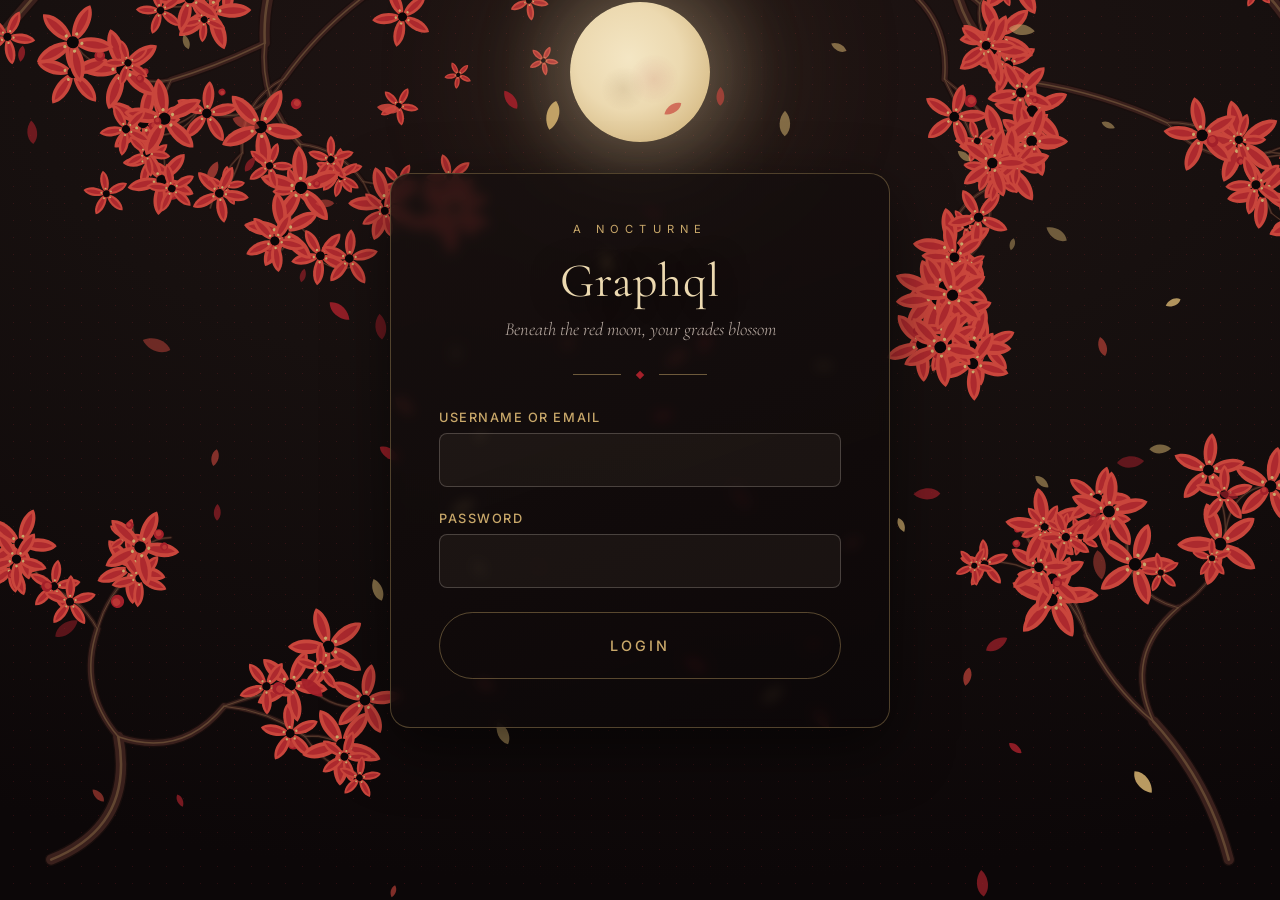
==== static/index.html @ 19a96278 "done" ====
<!doctype html>
<html lang="en">
<head>
  <meta charset="UTF-8" />
  <meta name="viewport" content="width=device-width, initial-scale=1.0" />
  <title>Reboot Profile - Night Blossoms</title>
  <link rel="preconnect" href="https://fonts.googleapis.com">
  <link rel="stylesheet" href="https://fonts.googleapis.com/css2?family=Cormorant+Garamond:wght@300;400;500;600&family=Inter:wght@400;500;600&display=swap">
  <link rel="stylesheet" href="./style.css" />
</head>
<body>
  <!-- Falling petals, drifting above everything -->
  <canvas id="petal-canvas"></canvas>

  <!-- LOGIN VIEW -->
  <section id="login-view" class="login-container">
    <!-- Elegant blossom tree background -->
    <svg class="blossom-tree-svg" data-width="1000" data-height="800"></svg>

    <!-- Moon -->
    <div class="moon-glow"></div>

    <div class="login-card">
      <p class="login-eyebrow">A Nocturne</p>
      <h1>Graphql</h1>
      <p class="login-subtitle">Beneath the red moon, your grades blossom</p>
      <div class="login-divider">
        <span class="line"></span>
        <span class="dot"></span>
        <span class="line"></span>
      </div>
      <form id="login-form">
        <div class="form-group">
          <label for="identifier">Username or Email</label>
          <input id="identifier" type="text" required />
        </div>

        <div class="form-group">
          <label for="password">Password</label>
          <input id="password" type="password" required />
        </div>

        <button type="submit" class="btn-login">Login</button>
      </form>
      <p id="login-error" class="error-message"></p>
    </div>
  </section>

  <!-- PROFILE VIEW -->
  <div id="profile-view" class="profile-container" style="display:none;">
    <!-- LEFT SIDEBAR -->
    <aside class="sidebar">
      <p class="sidebar-brand">Graphql</p>
      <p class="sidebar-eyebrow">Night Blossoms</p>
      <nav class="nav-menu">
        <button class="nav-item active" data-section="basic-section">
          <span class="nav-label">Profile</span>
        </button>
        <button class="nav-item" data-section="xp-section">
          <span class="nav-label">XP Amount</span>
        </button>
        <button class="nav-item" data-section="progress-section">
          <span class="nav-label">Grades</span>
        </button>
      </nav>
      <button id="logout-button" class="logout-btn">Logout</button>
    </aside>

    <!-- MAIN CONTENT -->
    <main class="main-content">
      <header class="profile-header">
        <p class="eyebrow">A Nocturne</p>
        <h1 id="welcome-title">My Profile</h1>
      </header>

      <!-- SECTION 1: PROFILE -->
      <section id="basic-section" class="content-section">
        <h2>Profile</h2>
        <div class="basic-grid">
          <div class="info-card">
            <ul id="basic-id" class="info-list"></ul>
          </div>
          <div class="info-card">
            <ul id="basic-audit" class="info-list"></ul>
          </div>
        </div>
      </section>

      <!-- SECTION 2: XP Amount -->
      <section id="xp-section" class="content-section">
        <h2>XP Amount</h2>
        <div class="stats-grid section-pair-grid">
          <div class="info-card">
            <ul id="xp-info" class="info-list"></ul>
          </div>
          <div class="graph-container">
            <h3>XP by Project</h3>
            <svg id="xp-by-project-graph" viewBox="0 0 900 400"></svg>
          </div>
        </div>
      </section>

      <!-- SECTION 3: GRADES -->
      <section id="progress-section" class="content-section">
        <h2>Grades</h2>
        <div class="progress-filter">
          <label for="progress-event-select">Change the event:</label>
          <select id="progress-event-select"></select>
        </div>
        <div class="stats-grid section-pair-grid">
          <div class="info-card">
            <ul id="progress-info" class="info-list"></ul>
          </div>
          <div class="graph-container">
            <h3>Solved / To Solve</h3>
            <svg id="pass-fail-ratio-graph" viewBox="0 0 420 320"></svg>
          </div>
        </div>
      </section>
    </main>
  </div>

  <!-- scripts -->
  <script src="../js/blossom-tree.js"></script>
  <script src="../js/petal-canvas.js"></script>
  <script src="../js/config.js"></script>
  <script src="../js/query.js"></script>
  <script src="../js/graphs.js"></script>
  <script src="../js/app.js"></script>
  <script src="../js/sidebar.js"></script>
</body>
</html>
---- static/style.css ----
:root {
  /* Night Blossoms palette */
  --night: #17100f;
  --night-deep: #0c0708;
  --crimson: #a3202a;
  --ember: #c9463c;
  --gold: #c9a86a;
  --moon: #ecd9b0;
  --mist: #d8c9bf;

  --font-serif: 'Cormorant Garamond', Georgia, 'Times New Roman', serif;
  --font-sans: 'Inter', 'Segoe UI', Tahoma, Geneva, Verdana, sans-serif;

  /* Spacing */
  --spacing-xs: 0.5rem;
  --spacing-sm: 1rem;
  --spacing-md: 1.5rem;
  --spacing-lg: 2rem;
  --spacing-xl: 3rem;

  --transition: 0.35s ease;
}

* {
  margin: 0;
  padding: 0;
  box-sizing: border-box;
}

html {
  scroll-behavior: smooth;
}

body {
  font-family: var(--font-sans);
  background:
    radial-gradient(120% 90% at 50% 8%, #201413 0%, #17100f 40%, #0c0708 100%);
  color: var(--mist);
  min-height: 100vh;
  overflow-x: hidden;
  position: relative;
}

/* Gold/crimson stipple texture, echoing a woodblock ground */
body::before {
  content: '';
  position: fixed;
  inset: 0;
  z-index: 0;
  pointer-events: none;
  opacity: 0.5;
  mix-blend-mode: screen;
  background-image:
    radial-gradient(rgba(201, 168, 106, 0.55) 0.5px, transparent 0.5px),
    radial-gradient(rgba(163, 32, 42, 0.4) 0.5px, transparent 0.5px);
  background-size: 10px 10px, 17px 17px;
  background-position: 0 0, 5px 8px;
}

/* Falling petal canvas, sits above the texture, below all content chrome */
#petal-canvas {
  position: fixed;
  inset: 0;
  z-index: 5;
  pointer-events: none;
  width: 100%;
  height: 100%;
}

::selection {
  background: rgba(201, 70, 60, 0.35);
  color: var(--moon);
}

a {
  color: var(--gold);
}

/* ===== SHARED DECORATIVE MOON ===== */
.moon-glow {
  position: absolute;
  left: 50%;
  top: 8%;
  transform: translate(-50%, -50%);
  z-index: 1;
  width: 140px;
  height: 140px;
  border-radius: 50%;
  pointer-events: none;
  background: radial-gradient(circle at 42% 40%, #f4e6c4 0%, #ecd9b0 45%, #d8bd88 78%, #c9a86a 100%);
  box-shadow:
    0 0 70px 24px rgba(236, 217, 176, 0.28),
    0 0 160px 60px rgba(201, 168, 106, 0.14);
}

.moon-glow::after {
  content: '';
  position: absolute;
  inset: 0;
  border-radius: 50%;
  opacity: 0.3;
  background-image:
    radial-gradient(circle at 60% 55%, rgba(163, 32, 42, 0.35), transparent 22%),
    radial-gradient(circle at 38% 62%, rgba(120, 80, 40, 0.4), transparent 18%);
}

/* ===== LOGIN VIEW ===== */
.login-container {
  min-height: 100vh;
  display: flex;
  align-items: center;
  justify-content: center;
  padding: var(--spacing-lg);
  position: relative;
  overflow: hidden;
}

.login-eyebrow {
  position: relative;
  z-index: 10;
  text-align: center;
  font-size: 0.7rem;
  text-transform: uppercase;
  letter-spacing: 0.55em;
  color: var(--gold);
  margin-bottom: var(--spacing-sm);
}

.login-card {
  background: linear-gradient(160deg, rgba(23, 16, 15, 0.82) 0%, rgba(12, 7, 8, 0.9) 100%);
  backdrop-filter: blur(6px);
  border-radius: 20px;
  padding: var(--spacing-xl);
  max-width: 500px;
  width: 100%;
  box-shadow: 0 20px 60px rgba(0, 0, 0, 0.55);
  position: relative;
  z-index: 10;
  border: 1px solid rgba(201, 168, 106, 0.35);
}

.login-card h1 {
  font-size: 3rem;
  font-weight: 400;
  color: var(--moon);
  margin-bottom: var(--spacing-xs);
  text-align: center;
  font-family: var(--font-serif);
  letter-spacing: 0.02em;
  text-shadow: 0 2px 30px rgba(12, 7, 8, 0.9);
}

.login-subtitle {
  text-align: center;
  color: var(--mist);
  opacity: 0.85;
  margin-bottom: var(--spacing-lg);
  font-size: 1.15rem;
  font-family: var(--font-serif);
  font-style: italic;
  font-weight: 300;
}

.login-divider {
  display: flex;
  align-items: center;
  justify-content: center;
  gap: var(--spacing-sm);
  margin: 0 0 var(--spacing-lg);
}

.login-divider span.line {
  height: 1px;
  width: 48px;
  background: rgba(201, 168, 106, 0.5);
}

.login-divider span.dot {
  width: 6px;
  height: 6px;
  transform: rotate(45deg);
  background: var(--crimson);
}

.form-group {
  margin-bottom: var(--spacing-md);
}

.form-group label {
  display: block;
  margin-bottom: var(--spacing-xs);
  color: var(--gold);
  font-weight: 500;
  font-size: 0.8rem;
  text-transform: uppercase;
  letter-spacing: 0.12em;
}

.form-group input {
  width: 100%;
  padding: var(--spacing-sm);
  background: rgba(236, 217, 176, 0.05);
  border: 1px solid rgba(216, 201, 191, 0.25);
  border-radius: 8px;
  font-size: 1rem;
  font-family: var(--font-sans);
  color: var(--mist);
  transition: var(--transition);
}

.form-group input::placeholder {
  color: rgba(216, 201, 191, 0.4);
}

.form-group input:focus {
  outline: none;
  border-color: var(--gold);
  background: rgba(236, 217, 176, 0.08);
  box-shadow: 0 0 0 3px rgba(201, 168, 106, 0.15);
}

.btn-login {
  width: 100%;
  padding: var(--spacing-md);
  background: transparent;
  color: var(--gold);
  border: 1px solid rgba(201, 168, 106, 0.4);
  border-radius: 999px;
  font-size: 0.9rem;
  font-weight: 500;
  cursor: pointer;
  transition: var(--transition);
  text-transform: uppercase;
  letter-spacing: 0.2em;
  font-family: var(--font-sans);
}

.btn-login:hover {
  border-color: var(--gold);
  background: rgba(201, 168, 106, 0.1);
}

.error-message {
  color: var(--ember);
  margin: var(--spacing-md) auto 0;
  padding: 0.45rem 0.7rem;
  background: rgba(163, 32, 42, 0.12);
  border: 1px solid rgba(163, 32, 42, 0.3);
  border-radius: 8px;
  text-align: center;
  font-size: 0.9rem;
}

.error-message:empty {
  display: none;
}

/* Blossom tree SVG styling */
.blossom-tree-svg {
  position: absolute;
  top: 0;
  left: 0;
  width: 100%;
  height: 100%;
  pointer-events: none;
  z-index: 0;
}

/* ===== PROFILE LAYOUT ===== */
.profile-container {
  display: grid;
  grid-template-columns: 260px 1fr;
  min-height: 100vh;
  gap: 0;
  position: relative;
  z-index: 10;
}

/* SIDEBAR */
.sidebar {
  background: linear-gradient(180deg, rgba(23, 16, 15, 0.9) 0%, rgba(12, 7, 8, 0.95) 100%);
  padding: var(--spacing-lg) var(--spacing-md);
  position: sticky;
  top: 0;
  max-height: 100vh;
  overflow-y: auto;
  border-right: 1px solid rgba(201, 168, 106, 0.25);
  display: flex;
  flex-direction: column;
  backdrop-filter: blur(6px);
}

.sidebar-brand {
  font-family: var(--font-serif);
  font-size: 1.5rem;
  color: var(--moon);
  text-align: center;
  margin-bottom: var(--spacing-xs);
  letter-spacing: 0.03em;
}

.sidebar-eyebrow {
  text-align: center;
  font-size: 0.62rem;
  text-transform: uppercase;
  letter-spacing: 0.4em;
  color: var(--gold);
  opacity: 0.8;
  margin-bottom: var(--spacing-lg);
}

.nav-menu {
  display: flex;
  flex-direction: column;
  gap: var(--spacing-xs);
  flex: 1;
}

.nav-item {
  display: flex;
  align-items: center;
  gap: var(--spacing-sm);
  padding: var(--spacing-md);
  background: transparent;
  border: 1px solid transparent;
  border-radius: 10px;
  cursor: pointer;
  transition: var(--transition);
  font-size: 0.95rem;
  color: var(--mist);
  font-weight: 500;
  text-align: left;
  font-family: var(--font-sans);
}

.nav-item:hover {
  background: rgba(201, 168, 106, 0.08);
  border-color: rgba(201, 168, 106, 0.2);
  transform: translateX(4px);
}

.nav-item.active {
  background: linear-gradient(135deg, rgba(163, 32, 42, 0.35) 0%, rgba(201, 70, 60, 0.25) 100%);
  color: var(--moon);
  border-color: rgba(201, 168, 106, 0.4);
  box-shadow: 0 4px 16px rgba(163, 32, 42, 0.25);
}

.nav-label {
  font-weight: 500;
  letter-spacing: 0.02em;
}

.logout-btn {
  padding: var(--spacing-md);
  background: transparent;
  color: var(--gold);
  border: 1px solid rgba(201, 168, 106, 0.4);
  border-radius: 999px;
  cursor: pointer;
  font-weight: 500;
  font-size: 0.85rem;
  letter-spacing: 0.15em;
  text-transform: uppercase;
  transition: var(--transition);
  margin-top: auto;
}

.logout-btn:hover {
  background: rgba(201, 168, 106, 0.1);
  border-color: var(--gold);
}

/* MAIN CONTENT */
.main-content {
  padding: var(--spacing-xl);
  overflow-y: auto;
  position: relative;
}

.profile-header {
  margin-bottom: var(--spacing-xl);
  padding-bottom: var(--spacing-lg);
  border-bottom: 1px solid rgba(201, 168, 106, 0.3);
  position: relative;
}

.profile-header .eyebrow {
  font-size: 0.7rem;
  text-transform: uppercase;
  letter-spacing: 0.45em;
  color: var(--gold);
  margin-bottom: var(--spacing-xs);
}

.profile-header h1 {
  font-size: 2.75rem;
  font-weight: 400;
  color: var(--moon);
  font-family: var(--font-serif);
  letter-spacing: 0.02em;
  text-shadow: 0 2px 24px rgba(12, 7, 8, 0.9);
}

/* CONTENT SECTIONS */
.content-section {
  margin-bottom: var(--spacing-xl);
  scroll-margin-top: 100px;
}

.content-section h2 {
  font-size: 1.7rem;
  font-weight: 400;
  color: var(--moon);
  margin-bottom: var(--spacing-md);
  padding-bottom: var(--spacing-sm);
  border-bottom: 1px solid rgba(201, 168, 106, 0.3);
  font-family: var(--font-serif);
  letter-spacing: 0.02em;
}

.progress-filter {
  margin: 0 0 var(--spacing-md);
}

.progress-filter label {
  display: block;
  margin-bottom: 0.5rem;
  color: var(--gold);
  font-size: 0.75rem;
  text-transform: uppercase;
  letter-spacing: 0.14em;
}

#progress-event-select {
  width: 100%;
  padding: 0.72rem 0.8rem;
  background: rgba(12, 7, 8, 0.7);
  color: var(--mist);
  border: 1px solid rgba(201, 168, 106, 0.35);
  border-radius: 8px;
  font-family: var(--font-sans);
  font-size: 0.82rem;
}

#progress-event-select:focus {
  outline: none;
  border-color: var(--gold);
  box-shadow: 0 0 0 3px rgba(201, 168, 106, 0.14);
}

.info-card {
  background: linear-gradient(160deg, rgba(23, 16, 15, 0.7) 0%, rgba(12, 7, 8, 0.8) 100%);
  border-radius: 15px;
  padding: var(--spacing-lg);
  box-shadow: 0 4px 20px rgba(0, 0, 0, 0.35);
  border-left: 1px solid rgba(201, 168, 106, 0.15);
  border-top: 1px solid rgba(201, 168, 106, 0.15);
  border-right: 1px solid rgba(201, 168, 106, 0.15);
  border-bottom: 1px solid rgba(201, 168, 106, 0.15);
  transition: var(--transition);
}

.info-card:hover {
  box-shadow: 0 8px 28px rgba(163, 32, 42, 0.2);
}

.info-list {
  list-style: none;
}

.info-list li {
  padding: var(--spacing-md) 0;
  border-bottom: 1px solid rgba(216, 201, 191, 0.1);
  display: block;
  font-size: 1.05rem;
  color: var(--mist);
}

.info-list li:last-child {
  border-bottom: none;
}

.metric-label {
  font-size: 0.82rem;
  letter-spacing: 0.14em;
  text-transform: uppercase;
  color: var(--gold);
  margin-bottom: 0.55rem;
  font-weight: 600;
}

.metric-value {
  font-size: 0.75rem;
  line-height: 1;
  color: var(--moon);
  font-family: var(--font-sans);
  font-weight: 400;
  letter-spacing: 0.02em;
}

.info-list strong {
  color: var(--gold);
  font-weight: 600;
}

.audit-ratio-widget {
  display: flex;
  flex-direction: column;
  gap: 0.95rem;
}

.audit-ratio-title {
  color: var(--moon);
  margin-bottom: 0.1rem;
  font-size: 0.92rem;
  font-family: var(--font-sans);
  font-weight: 500;
  letter-spacing: 0.14em;
  text-transform: uppercase;
  text-align: left;
}

.audit-bar-row {
  display: flex;
  flex-direction: column;
  gap: 0.35rem;
}

.audit-bar-top {
  display: flex;
  justify-content: space-between;
  align-items: baseline;
  gap: 0.75rem;
}

.audit-bar-label {
  font-size: 0.75rem;
  letter-spacing: 0.12em;
  text-transform: uppercase;
  color: var(--gold);
  font-weight: 600;
}

.audit-bar-value {
  font-size: 0.82rem;
  color: var(--mist);
  font-weight: 500;
}

.audit-bar-track {
  width: 100%;
  height: 4px;
  background: rgba(216, 201, 191, 0.22);
  border-radius: 999px;
  overflow: hidden;
}

.audit-bar-fill {
  height: 100%;
  border-radius: 999px;
}

.audit-bar-fill-done {
  background: linear-gradient(90deg, var(--ember) 0%, var(--crimson) 100%);
}

.audit-bar-fill-received {
  background: rgba(236, 217, 176, 0.92);
}

.audit-ratio-number {
  margin-top: 0.55rem;
  font-family: var(--font-sans);
  font-size: 3rem;
  line-height: 1;
  color: var(--moon);
  font-weight: 400;
}

.basic-grid {
  display: grid;
  grid-template-columns: 1.2fr 1.55fr;
  gap: var(--spacing-lg);
  align-items: stretch;
}

.basic-grid .info-card {
  height: 100%;
}

.program-cohort-widget {
  display: flex;
  flex-direction: column;
  gap: 0.9rem;
}

.program-cohort-title {
  color: var(--moon);
  margin-bottom: 0.05rem;
  font-size: 0.92rem;
  font-family: var(--font-sans);
  font-weight: 500;
  letter-spacing: 0.14em;
  text-transform: uppercase;
}

.program-cohort-name {
  font-size: 3rem;
  color: var(--moon);
  font-family: var(--font-sans);
  font-weight: 400;
  letter-spacing: 0.02em;
  line-height: 1;
}

.program-cohort-heading {
  display: flex;
  align-items: center;
  gap: 0;
}

.program-cohort-status-row {
  display: flex;
  align-items: center;
  gap: 0;
}

.program-cohort-status {
  display: inline-block;
  align-self: flex-start;
  padding: 0.45rem 0.9rem;
  border-radius: 2px;
  background: linear-gradient(90deg, var(--ember) 0%, var(--crimson) 100%);
  color: var(--moon);
  font-weight: 700;
  font-size: 0.72rem;
  letter-spacing: 0.12em;
  text-transform: uppercase;
}

.program-cohort-details {
  display: grid;
  grid-template-columns: repeat(2, minmax(0, 1fr));
  gap: 0.8rem;
  margin-top: 0.2rem;
}

.program-cohort-detail-item {
  display: flex;
  flex-direction: column;
  gap: 0.28rem;
}

.program-cohort-detail-label {
  font-size: 0.82rem;
  letter-spacing: 0.14em;
  text-transform: uppercase;
  color: var(--gold);
  font-weight: 600;
}

.program-cohort-detail-value {
  font-size: 0.75rem;
  color: var(--moon);
  line-height: 1;
  font-family: var(--font-sans);
  font-weight: 400;
  letter-spacing: 0.02em;
}

.program-cohort-cohorts-label {
  margin-top: 0.25rem;
  font-size: 0.82rem;
  letter-spacing: 0.14em;
  text-transform: uppercase;
  color: var(--gold);
  font-weight: 600;
}

.program-cohort-cohort {
  align-self: flex-start;
  margin-top: -0.35rem;
  color: var(--moon);
  border: 1px solid rgba(201, 168, 106, 0.9);
  padding: 0.34rem 0.9rem;
  font-weight: 600;
  letter-spacing: 0.08em;
  text-transform: uppercase;
  font-size: 0.8rem;
}

@media (max-width: 560px) {
  .program-cohort-details {
    grid-template-columns: 1fr;
  }
}

/* STATISTICS SECTION */
.stats-grid {
  display: grid;
  grid-template-columns: repeat(auto-fit, minmax(350px, 1fr));
  gap: var(--spacing-lg);
  margin-top: var(--spacing-lg);
}

.section-pair-grid {
  margin-top: var(--spacing-sm);
}

#xp-section .section-pair-grid {
  grid-template-columns: minmax(200px, 0.75fr) minmax(0, 2.25fr);
}

.section-pair-grid .info-card,
.section-pair-grid .graph-container {
  height: 100%;
  min-width: 0;
}

#xp-section .graph-container {
  overflow: hidden;
}

.graph-container {
  background: linear-gradient(160deg, rgba(23, 16, 15, 0.7) 0%, rgba(12, 7, 8, 0.8) 100%);
  border-radius: 15px;
  padding: var(--spacing-lg);
  box-shadow: 0 4px 20px rgba(0, 0, 0, 0.35);
  border-top: 1px solid rgba(201, 168, 106, 0.35);
  border-left: 1px solid rgba(201, 168, 106, 0.15);
  border-right: 1px solid rgba(201, 168, 106, 0.15);
  border-bottom: 1px solid rgba(201, 168, 106, 0.15);
}

.graph-container h3 {
  color: var(--moon);
  margin-bottom: var(--spacing-md);
  font-size: 0.92rem;
  font-family: var(--font-sans);
  font-weight: 500;
  letter-spacing: 0.14em;
  text-transform: uppercase;
  text-align: center;
}

svg {
  width: 100%;
  height: auto;
}

/* ===== RESPONSIVE DESIGN ===== */

/* Tablet and small desktop (768px - 1023px) */
@media (max-width: 1023px) and (min-width: 768px) {
  .profile-container {
    grid-template-columns: 190px 1fr;
  }

  .sidebar {
    padding: var(--spacing-md);
  }

  .nav-item {
    padding: var(--spacing-md) var(--spacing-sm);
  }

  .main-content {
    padding: var(--spacing-lg);
  }

  .login-card {
    padding: var(--spacing-lg);
  }

  .stats-grid {
    grid-template-columns: 1fr;
  }

  #xp-section .section-pair-grid {
    grid-template-columns: 1fr;
  }

  .basic-grid {
    grid-template-columns: 1fr;
  }
}

/* Mobile (below 768px) */
@media (max-width: 767px) {
  .basic-grid {
    grid-template-columns: 1fr;
    gap: var(--spacing-md);
  }

  .stats-grid,
  .section-pair-grid,
  #xp-section .section-pair-grid {
    grid-template-columns: 1fr;
    gap: var(--spacing-md);
  }

  .profile-container {
    grid-template-columns: 1fr;
    grid-template-rows: auto 1fr;
  }

  .sidebar {
    position: sticky;
    top: 0;
    height: auto;
    padding: var(--spacing-md);
    flex-direction: row;
    align-items: center;
    overflow-x: auto;
    overflow-y: visible;
    border-right: none;
    border-bottom: 1px solid rgba(201, 168, 106, 0.3);
    z-index: 100;
  }

  .sidebar-brand,
  .sidebar-eyebrow {
    display: none;
  }

  .nav-menu {
    display: flex;
    flex-direction: row;
    gap: var(--spacing-sm);
    flex-wrap: nowrap;
    overflow-x: auto;
    -webkit-overflow-scrolling: touch;
  }

  .nav-item {
    white-space: nowrap;
    flex-shrink: 0;
    font-size: 0.9rem;
    padding: var(--spacing-sm);
  }

  .nav-label {
    display: inline;
  }

  .logout-btn {
    position: fixed;
    bottom: var(--spacing-md);
    right: var(--spacing-md);
    width: 44px;
    height: 44px;
    border-radius: 50%;
    padding: 0;
    display: flex;
    align-items: center;
    justify-content: center;
    z-index: 200;
    background: rgba(12, 7, 8, 0.85);
    backdrop-filter: blur(6px);
    font-size: 0;
  }

  .logout-btn::before {
    content: "\23FB";
    font-size: 1rem;
    line-height: 1;
  }

  .main-content {
    padding: var(--spacing-md);
  }

  .info-card,
  .graph-container {
    padding: var(--spacing-md);
  }

  .program-cohort-name {
    font-size: clamp(2rem, 12vw, 2.7rem);
  }

  .audit-ratio-number {
    font-size: clamp(2.2rem, 11vw, 2.8rem);
  }

  #xp-by-project-graph {
    min-height: 300px;
  }

  .profile-header h1 {
    font-size: 1.8rem;
  }

  .content-section h2 {
    font-size: 1.4rem;
  }

  .stats-grid {
    grid-template-columns: 1fr;
  }

  .login-card {
    padding: var(--spacing-lg);
    margin: auto;
  }

  .login-card h1 {
    font-size: 2.2rem;
  }

  .moon-glow {
    width: 90px;
    height: 90px;
  }
}

/* Small Mobile (max 480px) */
@media (max-width: 480px) {
  :root {
    --spacing-lg: 1.5rem;
    --spacing-md: 1rem;
  }

  .profile-header h1 {
    font-size: 1.5rem;
  }

  .content-section h2 {
    font-size: 1.2rem;
  }

  .nav-item {
    padding: var(--spacing-sm) var(--spacing-xs);
  }

  .info-card {
    padding: var(--spacing-md);
  }

  .graph-container {
    padding: var(--spacing-md);
  }

  .login-card {
    padding: var(--spacing-md);
  }

  .login-card h1 {
    font-size: 1.6rem;
  }
}

/* ===== SCROLLBAR STYLING ===== */
::-webkit-scrollbar {
  width: 8px;
  height: 8px;
}

::-webkit-scrollbar-track {
  background: var(--night-deep);
}

::-webkit-scrollbar-thumb {
  background: var(--ember);
  border-radius: 10px;
}

::-webkit-scrollbar-thumb:hover {
  background: var(--gold);
}

/* Zip-style 3D chart hover motion */
#pass-fail-ratio-graph .slice {
  cursor: pointer;
  transition: transform 0.28s cubic-bezier(0.22, 1, 0.36, 1);
  transform: translate(0, 0);
}

#pass-fail-ratio-graph .slice:hover {
  transform: translate(var(--tx), var(--ty));
}

#pass-fail-ratio-graph .slice path {
  transition: filter 0.28s ease;
}

#pass-fail-ratio-graph .slice:hover path {
  filter: brightness(1.12);
}

#xp-by-project-graph .bar {
  cursor: pointer;
  transition:
    transform 0.25s cubic-bezier(0.22, 1, 0.36, 1),
    filter 0.25s ease;
}

#xp-by-project-graph .bar:hover {
  transform: translateY(-10px);
  filter: brightness(1.12);
}

#xp-by-project-graph .bar .bar-xp-value {
  opacity: 0;
  transition: opacity 0.2s ease;
  pointer-events: none;
}

#xp-by-project-graph .bar:hover .bar-xp-value {
  opacity: 1;
}
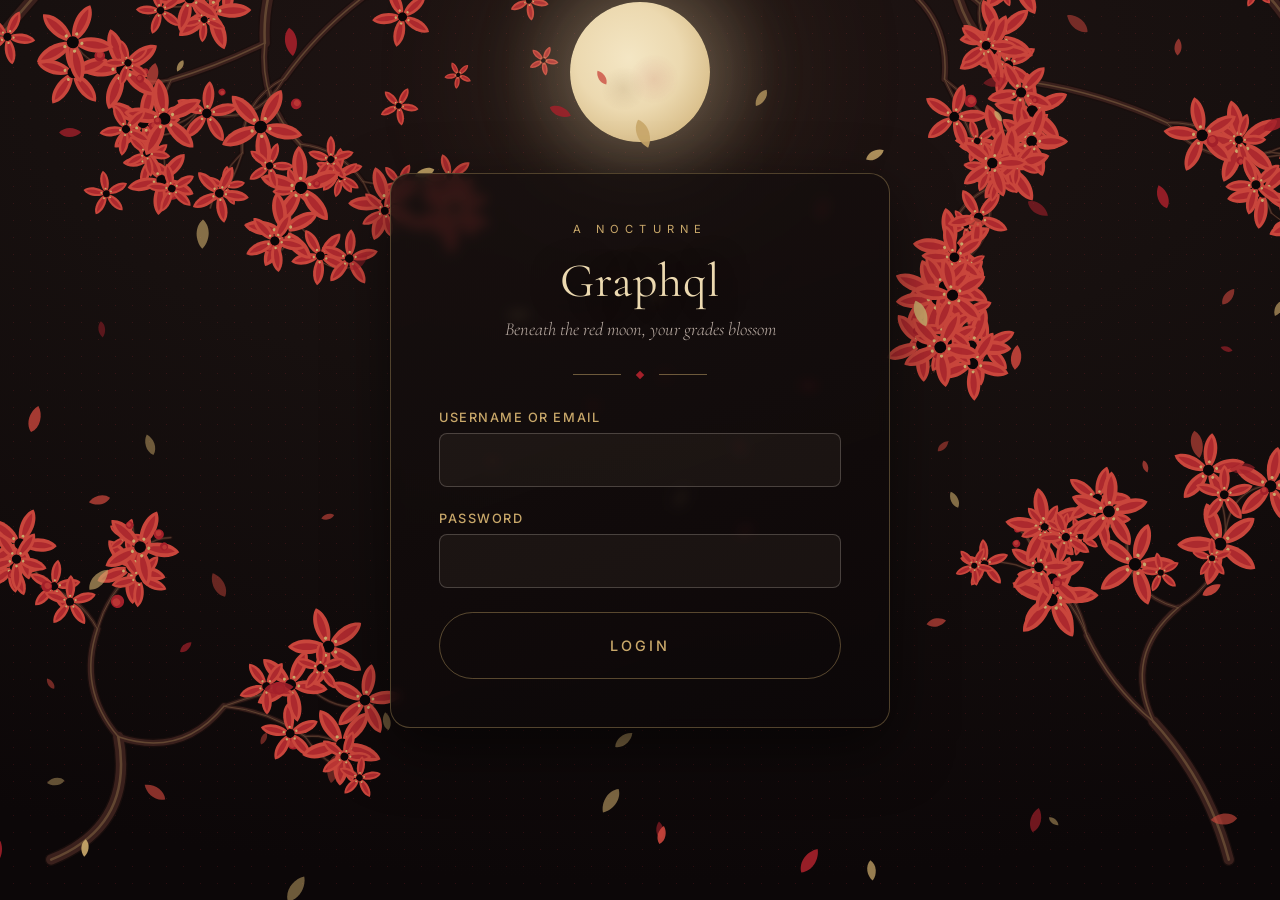
==== commit ee237364: "Fix asset paths in static/index.html for Vercel deployment" ====
--- a/static/index.html
+++ b/static/index.html
@@ -6,7 +6,7 @@
   <title>Reboot Profile - Night Blossoms</title>
   <link rel="preconnect" href="https://fonts.googleapis.com">
   <link rel="stylesheet" href="https://fonts.googleapis.com/css2?family=Cormorant+Garamond:wght@300;400;500;600&family=Inter:wght@400;500;600&display=swap">
-  <link rel="stylesheet" href="./style.css" />
+  <link rel="stylesheet" href="/static/style.css" />
 </head>
 <body>
   <!-- Falling petals, drifting above everything -->
@@ -121,12 +121,12 @@
   </div>
 
   <!-- scripts -->
-  <script src="../js/blossom-tree.js"></script>
-  <script src="../js/petal-canvas.js"></script>
-  <script src="../js/config.js"></script>
-  <script src="../js/query.js"></script>
-  <script src="../js/graphs.js"></script>
-  <script src="../js/app.js"></script>
-  <script src="../js/sidebar.js"></script>
+  <script src="/js/blossom-tree.js"></script>
+  <script src="/js/petal-canvas.js"></script>
+  <script src="/js/config.js"></script>
+  <script src="/js/query.js"></script>
+  <script src="/js/graphs.js"></script>
+  <script src="/js/app.js"></script>
+  <script src="/js/sidebar.js"></script>
 </body>
-</html>+</html>
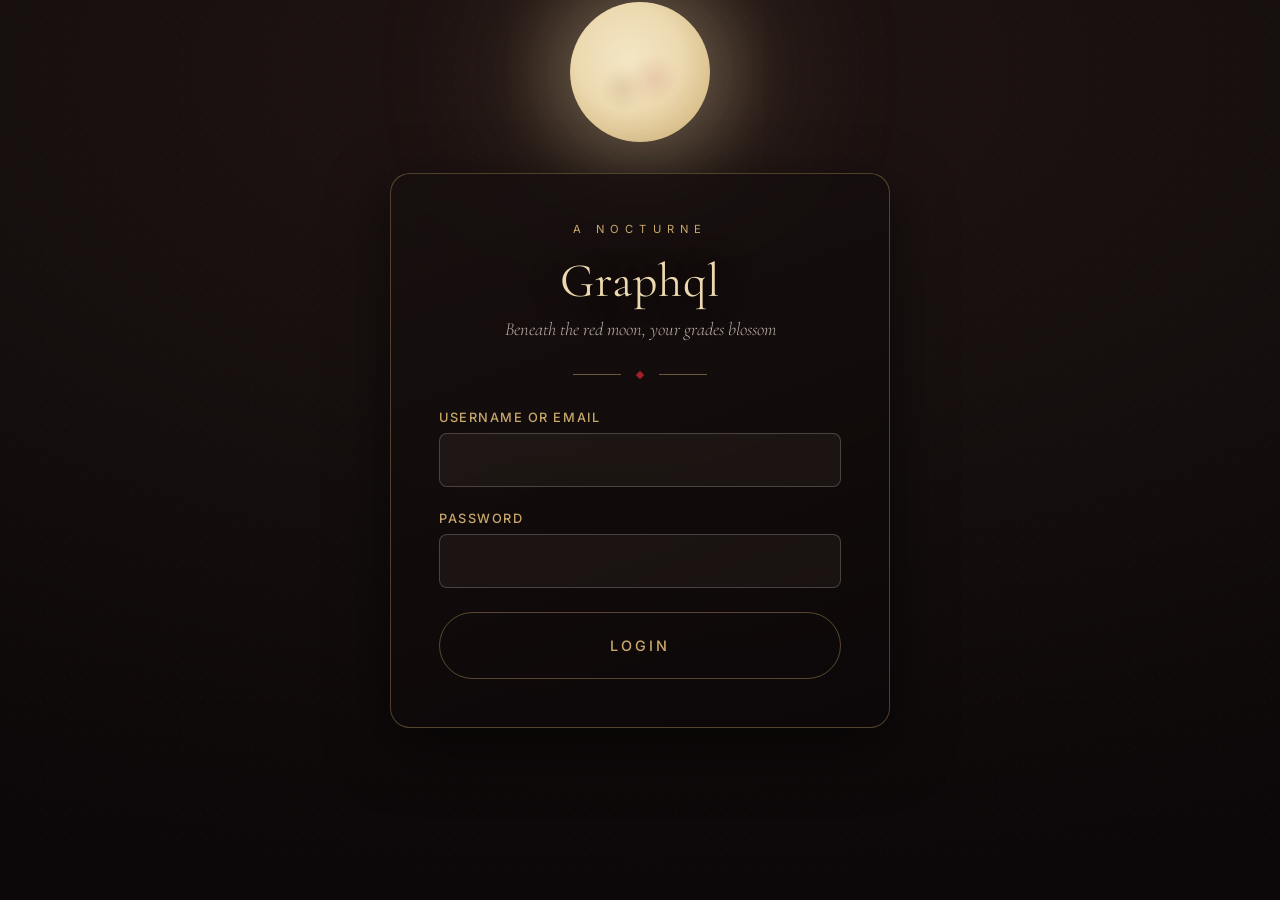
==== commit 53dcb92b: "doneeeee" ====
--- a/static/index.html
+++ b/static/index.html
@@ -121,12 +121,12 @@
   </div>
 
   <!-- scripts -->
-  <script src="/js/blossom-tree.js"></script>
-  <script src="/js/petal-canvas.js"></script>
-  <script src="/js/config.js"></script>
-  <script src="/js/query.js"></script>
-  <script src="/js/graphs.js"></script>
-  <script src="/js/app.js"></script>
-  <script src="/js/sidebar.js"></script>
+  <script src="./js/blossom-tree.js"></script>
+  <script src="./js/petal-canvas.js"></script>
+  <script src="./js/config.js"></script>
+  <script src="./js/query.js"></script>
+  <script src="./js/graphs.js"></script>
+  <script src="./js/app.js"></script>
+  <script src="./js/sidebar.js"></script>
 </body>
 </html>
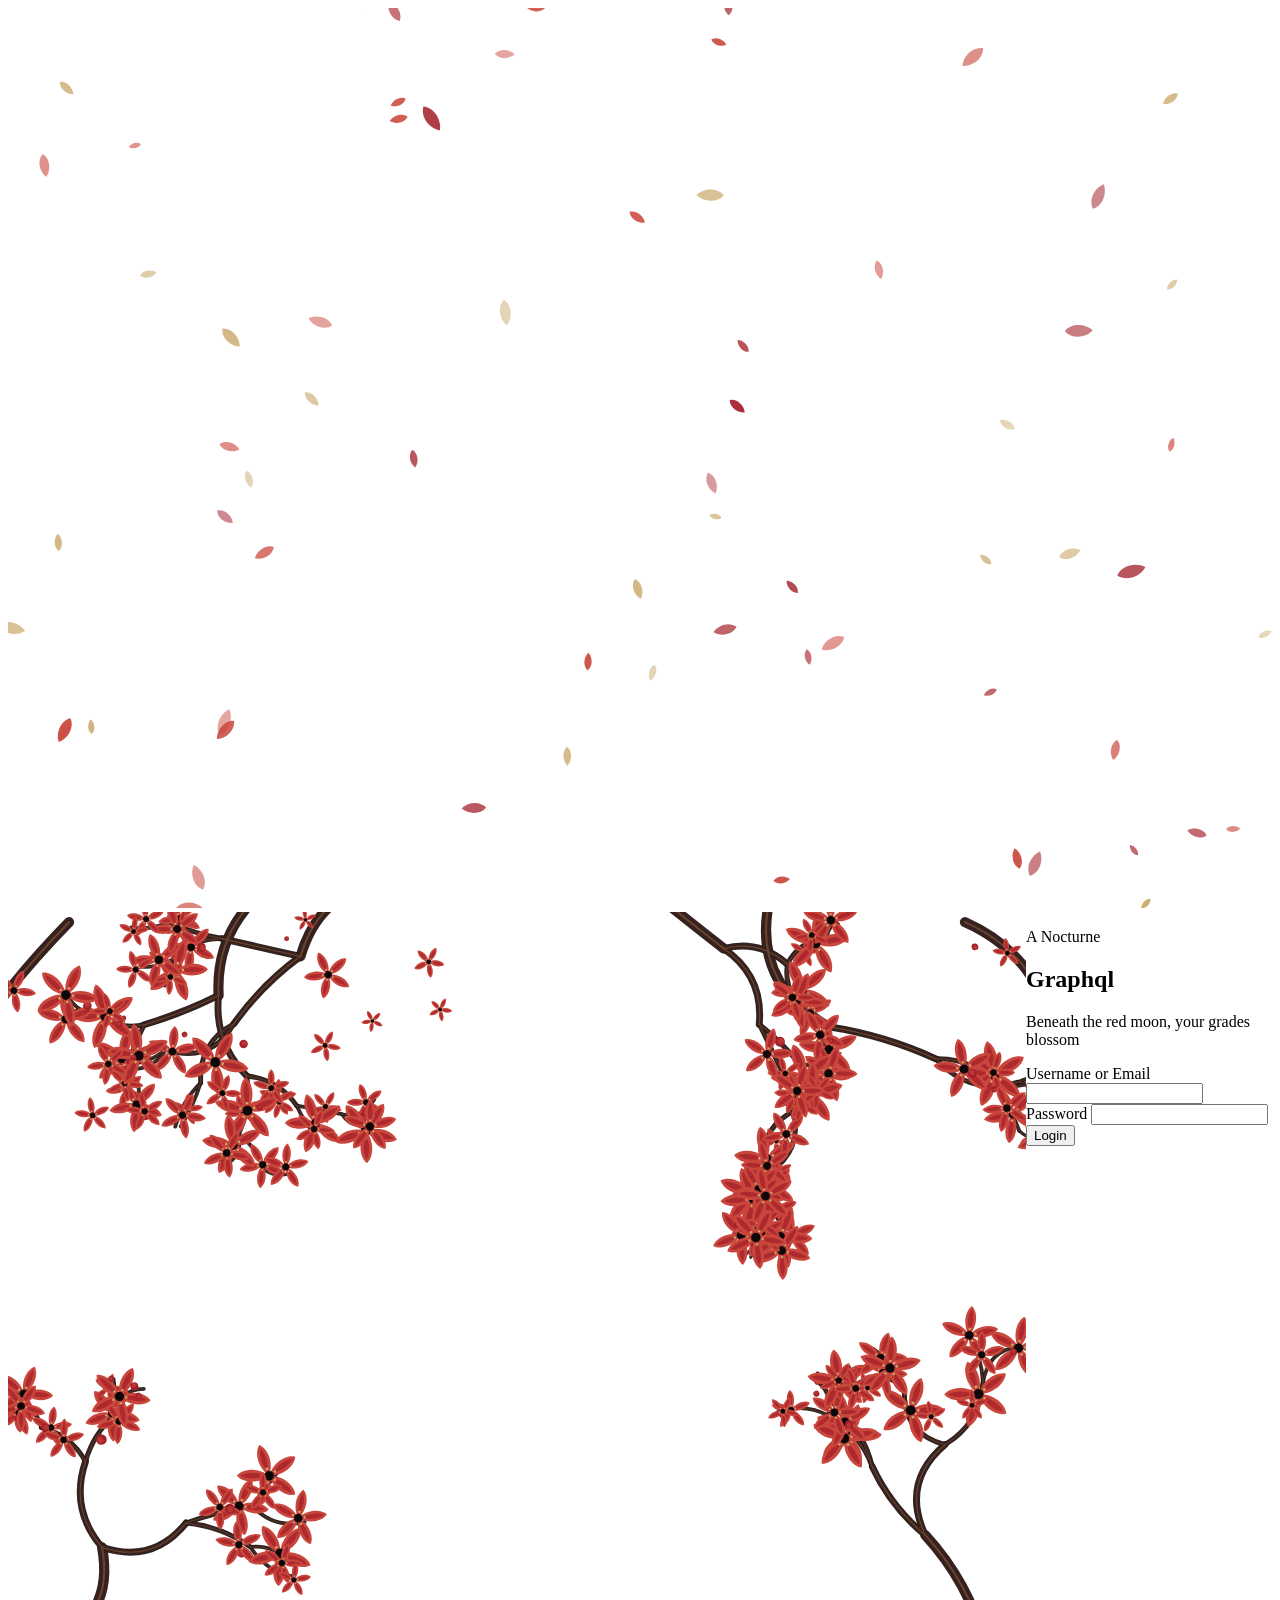
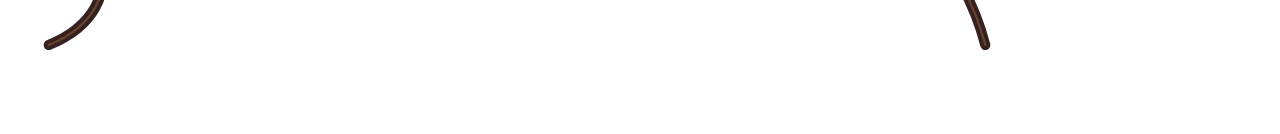
==== commit b3f670d0: "done" ====
--- a/static/index.html
+++ b/static/index.html
@@ -6,7 +6,7 @@
   <title>Reboot Profile - Night Blossoms</title>
   <link rel="preconnect" href="https://fonts.googleapis.com">
   <link rel="stylesheet" href="https://fonts.googleapis.com/css2?family=Cormorant+Garamond:wght@300;400;500;600&family=Inter:wght@400;500;600&display=swap">
-  <link rel="stylesheet" href="/static/style.css" />
+  <link rel="stylesheet" href="/style.css" />
 </head>
 <body>
   <!-- Falling petals, drifting above everything -->
